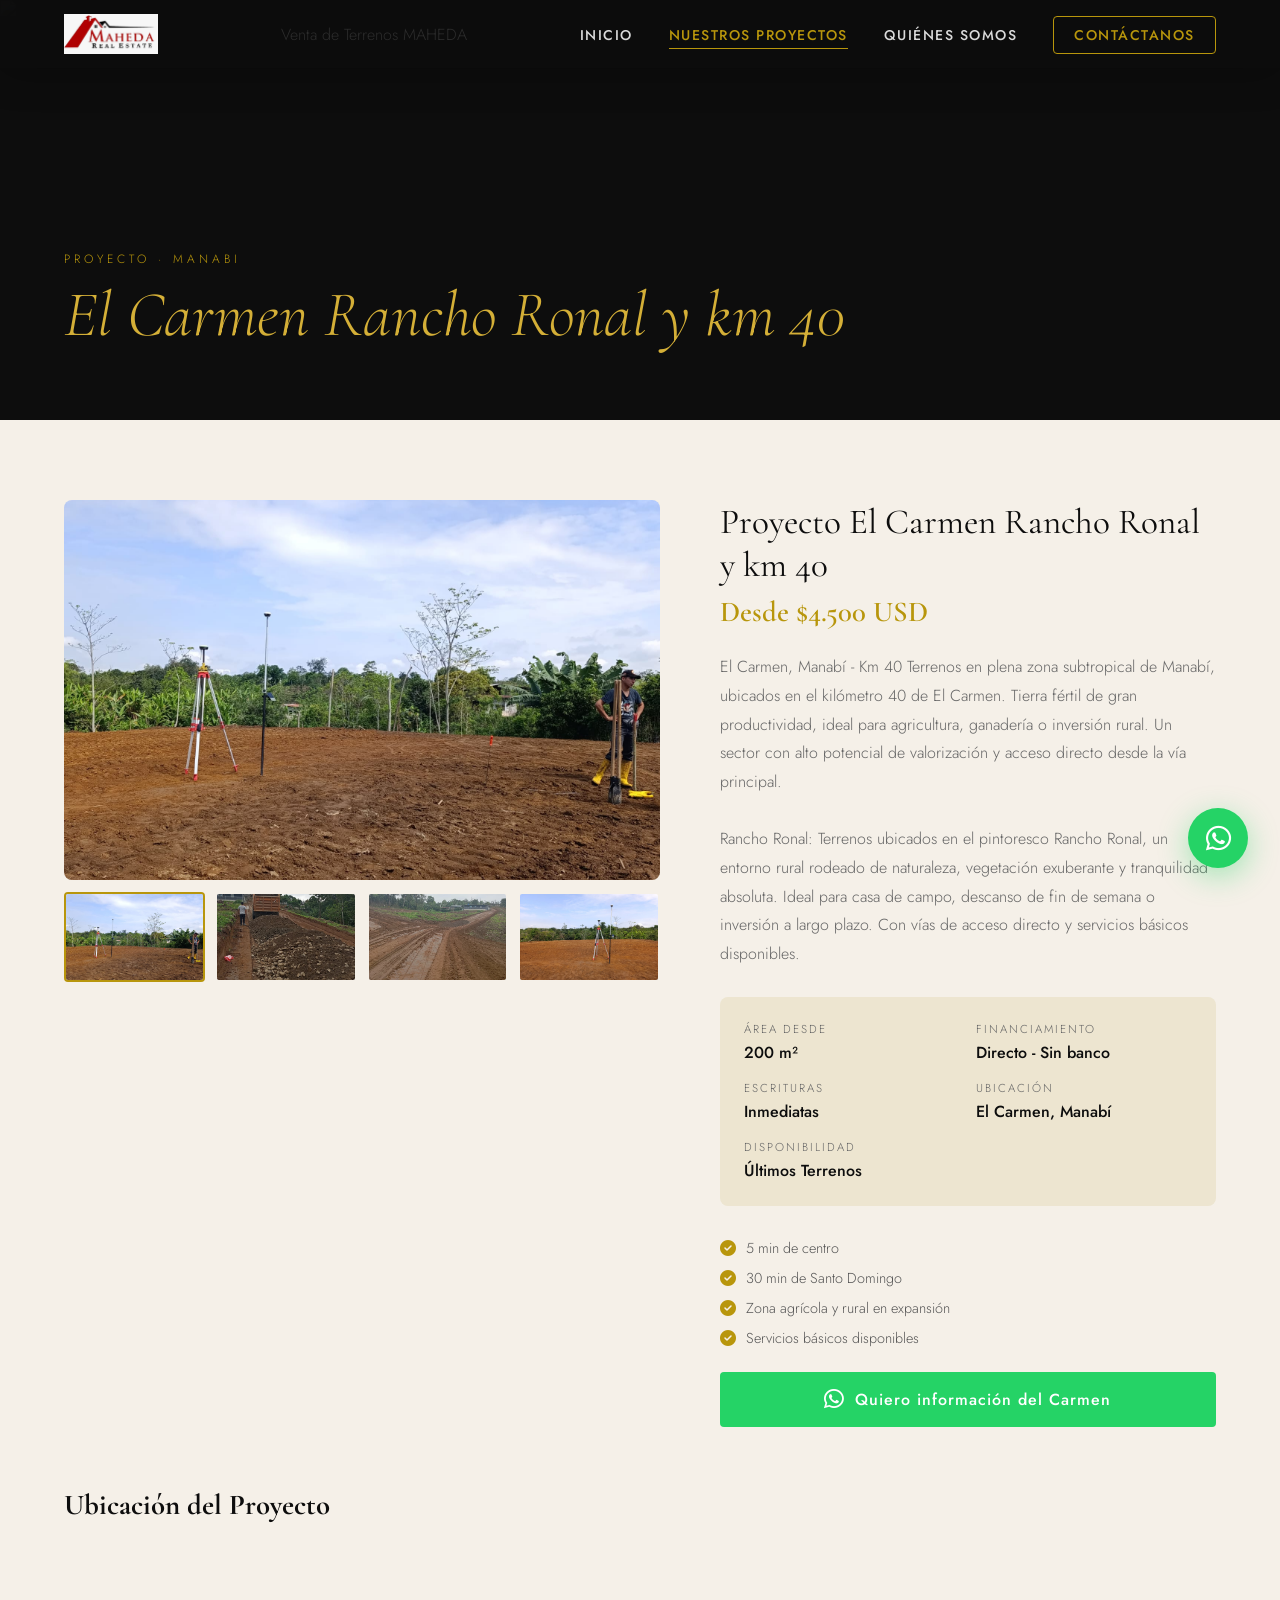
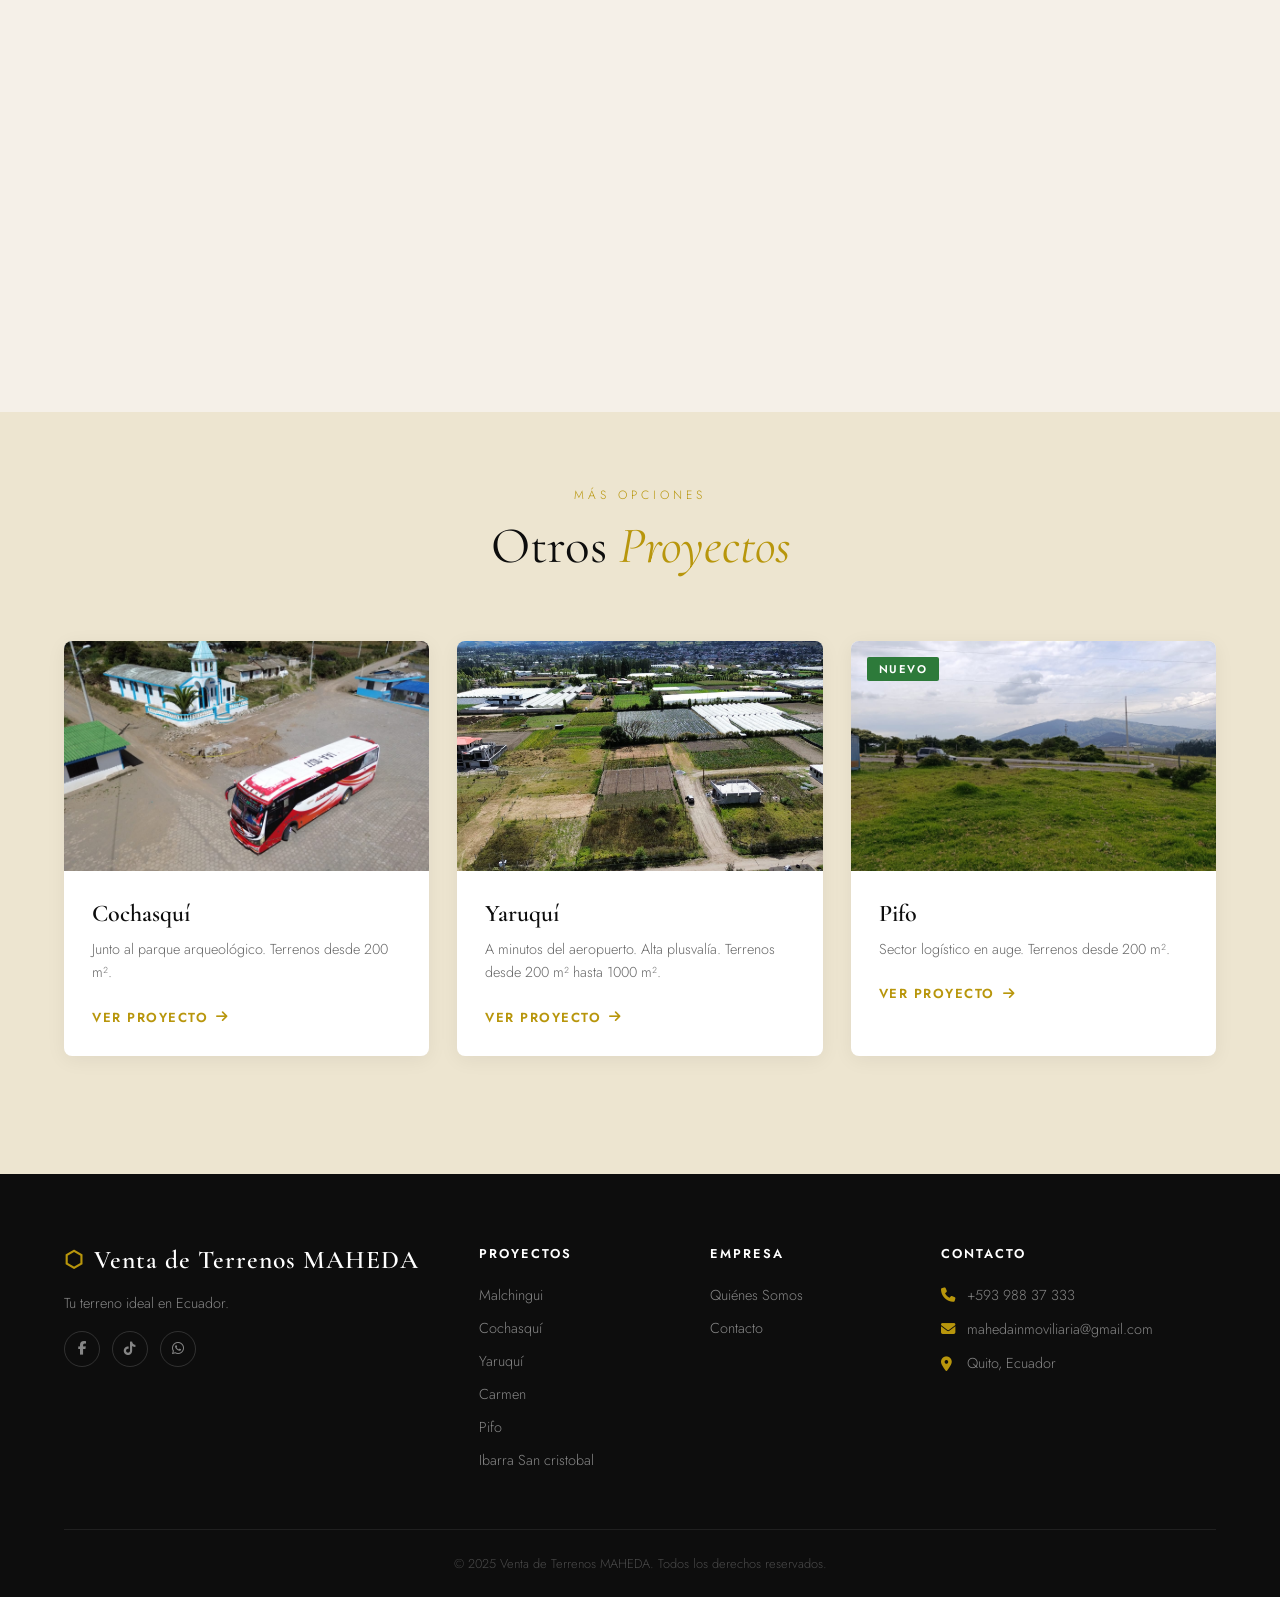
==== proyecto-Carmen.html @ ccbd86ca "first commit" ====
<!DOCTYPE html>
<html lang="es">
<head>
  <meta charset="UTF-8"/>
  <meta name="viewport" content="width=device-width, initial-scale=1.0"/>
  <meta name="description" content="Terrenos en El Carmen Rancho Ronal y km 40 - Venta de Terrenos MAHEDA.  a 5 min del centro del Carmen."/>
  <title>Proyecto El Carmen Rancho Ronal y km 40 |  Venta de Terrenos Quito</title>
  <link rel="icon" href="./img/logo.jpg" type="logo."/>
  <link rel="stylesheet" href="css/styles.css"/>
  <link href="https://fonts.googleapis.com/css2?family=Cormorant+Garamond:wght@300;400;600;700&family=Jost:wght@300;400;500;600&display=swap" rel="stylesheet"/>
  <link rel="stylesheet" href="https://cdnjs.cloudflare.com/ajax/libs/font-awesome/6.5.0/css/all.min.css"/>
</head>
<body>

  <nav class="navbar scrolled" id="navbar">
    <div class="nav-container">
      <img src="./img/logo.jpg" alt="Logo MAHEDA" class="logo-img" style="height: 40px; width: auto; margin-right: 10px;"/>
        <span>Venta de Terrenos MAHEDA</span>
      </a>
      <ul class="nav-menu" id="navMenu">
        <li><a href="index.html" class="nav-link">Inicio</a></li>
        <li><a href="proyectos.html" class="nav-link active">Nuestros Proyectos</a></li>
        <li><a href="quienes-somos.html" class="nav-link">Quiénes Somos</a></li>
        <li><a href="index.html#contacto" class="nav-link nav-cta">Contáctanos</a></li>
      </ul>
      <button class="hamburger" id="hamburger"><span></span><span></span><span></span></button>
    </div>
  </nav>

  <div class="page-hero">
    <img class="page-hero-bg" src="https://www.inmobiliarianucleo.com/blog/wp-content/uploads/2025/02/se-puede-vender-un-terreno-proindiviso-1.jpg" alt="El Carmen Rancho Ronal y km 40"/>
    <div class="container page-hero-content">
      <p class="page-hero-tag">Proyecto · Manabi</p>
      <h1 class="page-hero-title"><em>El Carmen Rancho Ronal y km 40  </em></h1>
    </div>
  </div>

  <section class="proyecto-detail">
    <div class="container">
      <div class="proyecto-detail-grid">
        <div>
          <div class="gallery-main">
            <img id="mainImg" src="./img/CR1.png" alt="El Carmen Rancho Ronal y km 40 foto principal"/>
          </div>
          <div class="gallery-thumbs">
            <img src="./img/CR1.png" class="active" onclick="changeImg(this,'./img/CR1.png')"/>
            <img src="./img/CR2.png" onclick="changeImg(this,'./img/CR2.png')"/>
            <img src="./img/CR3.png" onclick="changeImg(this,'./img/CR3.png')"/>
            <img src="./img/CR4.png" onclick="changeImg(this,'./img/CR4.png')"/>
          </div>
        </div>

        <div class="proyecto-info">
          <h2>Proyecto El Carmen Rancho Ronal y km 40</h2>
          <div class="proyecto-precio">Desde $4.500 USD</div>
          <p class="proyecto-desc">El Carmen, Manabí - Km 40
Terrenos en plena zona subtropical de Manabí, ubicados en el kilómetro 40 de El Carmen. Tierra fértil de gran productividad, ideal para agricultura, ganadería o inversión rural. Un sector con alto potencial de valorización y acceso directo desde la vía principal.</p>
          <p class="proyecto-desc">Rancho Ronal: Terrenos ubicados en el pintoresco Rancho Ronal, un entorno rural rodeado de naturaleza, vegetación exuberante y tranquilidad absoluta. Ideal para casa de campo, descanso de fin de semana o inversión a largo plazo. Con vías de acceso directo y servicios básicos disponibles.</p>
           <div class="proyecto-specs">
            <div class="spec-item"><span class="spec-label">Área desde</span><span class="spec-value">200 m²</span></div>
            <div class="spec-item"><span class="spec-label">Financiamiento</span><span class="spec-value">Directo - Sin banco</span></div>
            <div class="spec-item"><span class="spec-label">Escrituras</span><span class="spec-value">Inmediatas</span></div>
            <div class="spec-item"><span class="spec-label">Ubicación</span><span class="spec-value">El Carmen, Manabí</span></div>
            <div class="spec-item"><span class="spec-label">Disponibilidad</span><span class="spec-value">Últimos Terrenos</span></div>
          </div>
          <div class="check-list" style="margin-bottom:24px;">
            <li style="display:flex;gap:10px;align-items:center;margin-bottom:10px;font-size:.9rem;color:#555"><i class="fas fa-check-circle" style="color:var(--gold)"></i> 5 min de centro</li>
            <li style="display:flex;gap:10px;align-items:center;margin-bottom:10px;font-size:.9rem;color:#555"><i class="fas fa-check-circle" style="color:var(--gold)"></i> 30 min de Santo Domingo</li>
            <li style="display:flex;gap:10px;align-items:center;margin-bottom:10px;font-size:.9rem;color:#555"><i class="fas fa-check-circle" style="color:var(--gold)"></i> Zona agrícola y rural en expansión</li>
            <li style="display:flex;gap:10px;align-items:center;margin-bottom:10px;font-size:.9rem;color:#555"><i class="fas fa-check-circle" style="color:var(--gold)"></i> Servicios básicos disponibles</li>
          </div>
          <a href="https://wa.me/message/QXF6SSZLIWANG1" target="_blank" class="wa-btn-proyecto">
            <i class="fab fa-whatsapp" style="font-size:1.4rem"></i>
            Quiero información del Carmen
          </a>
        </div>
      </div>

      <div class="proyecto-map">
        <h3>Ubicación del Proyecto</h3>
        <iframe src="https://www.google.com/maps/embed?pb=!1m18!1m12!1m3!1d31913.52!2d-78.33!3d-0.17!2m3!1f0!2f0!3f0!3m2!1i1024!2i768!4f13.1!3m3!1m2!1s0x91d59e6b30f33dbf%3A0x1b3e0a2b67e2b05e!2sEl%20Carmen!5e0!3m2!1ses!2sec!4v1" allowfullscreen="" loading="lazy"></iframe>
      </div>
    </div>
  </section>

  <section class="proyectos-home" style="background:var(--cream2);padding:70px 0;">
    <div class="container">
      <div class="section-header">
        <p class="section-tag">Más opciones</p>
        <h2 class="section-title">Otros <em>Proyectos</em></h2>
      </div>
      <div class="cards-grid" style="grid-template-columns:repeat(3,1fr)">
        <a href="proyecto-cochasqui.html" class="project-card">
          <div class="card-img-wrap"><img src="./img/C1.png" alt="Cochasquí"/></div>
          <div class="card-body"><h3>Cochasquí</h3><p>Junto al parque arqueológico. Terrenos desde 200 m².</p><span class="card-link">Ver proyecto <i class="fas fa-arrow-right"></i></span></div>
        </a>
        <a href="proyecto-yaruqui.html" class="project-card">
          <div class="card-img-wrap"><img src="./img/Y1.png   " alt="Yaruquí"/></div>
          <div class="card-body"><h3>Yaruquí</h3><p>A minutos del aeropuerto. Alta plusvalía.  Terrenos desde 200 m² hasta 1000 m².</p><span class="card-link">Ver proyecto <i class="fas fa-arrow-right"></i></span></div>
        </a>
        <a href="proyecto-PifoBelem.html" class="project-card">
          <div class="card-img-wrap"><img src="./img/PB1.png" alt="Pifo Belem"/><span class="card-badge new">Nuevo</span></div>
          <div class="card-body"><h3>Pifo </h3><p>Sector logístico en auge. Terrenos desde 200 m².</p><span class="card-link">Ver proyecto <i class="fas fa-arrow-right"></i></span></div>
        </a>
      </div>
    </div>
  </section>

  <footer class="footer">
    <div class="container">
      <div class="footer-grid">
        <div>
          <div class="nav-logo footer-logo"><span class="logo-icon">⬡</span><span>Venta de Terrenos MAHEDA</span></div>
          <p>Tu terreno ideal en Ecuador.</p>
          <div class="social-links">
            <a href="https://www.facebook.com/share/184TUNWzhw/"><i class="fab fa-facebook-f"></i></a>
            <a href="https://www.tiktok.com/@asesoresinmobiliarios01?_r=1&_t=ZS-945YZOYn1Vt"><i class="fab fa-tiktok"></i></a>
            <a href="https://wa.me/message/QXF6SSZLIWANG1" target="_blank"><i class="fab fa-whatsapp"></i></a>
          </div>
        </div>
        <div><h4>Proyectos</h4><ul><li><a href="proyecto-malchingui.html">Malchingui</a></li><li><a href="proyecto-cochasqui.html">Cochasquí</a></li><li><a href="proyecto-yaruqui.html">Yaruquí</a></li><li><a href="proyecto-Carmen.html">Carmen</a></li><li><a href="proyecto-PifoBelem.html">Pifo</a></li><li><a href="proyecto-SanCristobal.html">Ibarra San cristobal</a></li></ul></div>
        <div><h4>Empresa</h4><ul><li><a href="quienes-somos.html">Quiénes Somos</a></li><li><a href="index.html#contacto">Contacto</a></li></ul></div>
        <div><h4>Contacto</h4><p><i class="fas fa-phone"></i> +593 988 37 333</p><p><i class="fas fa-envelope"></i> mahedainmoviliaria@gmail.com</p><p><i class="fas fa-map-marker-alt"></i> Quito, Ecuador</p></div>
      </div>
      <div class="footer-bottom"><p>&copy; 2025 Venta de Terrenos MAHEDA. Todos los derechos reservados.</p></div>
    </div>
  </footer>

  <a href="https://wa.me/message/QXF6SSZLIWANG1" target="_blank" class="whatsapp-float">
    <i class="fab fa-whatsapp"></i><span class="wa-tooltip">¡Escríbenos!</span>
  </a>

  <script>
    function changeImg(thumb, src) {
      document.getElementById('mainImg').src = src;
      document.querySelectorAll('.gallery-thumbs img').forEach(t => t.classList.remove('active'));
      thumb.classList.add('active');
    }
  </script>
  <script src="js/main.js"></script>
</body>
</html>
---- css/styles.css ----
/* =============================
   TierraViva Ecuador - Styles
   ============================= */

:root {
  --gold: #B8960C;
  --gold-light: #D4AF37;
  --dark: #0D0D0D;
  --dark2: #1A1A1A;
  --dark3: #252525;
  --cream: #F5F0E8;
  --cream2: #EDE5D0;
  --text: #2C2C2C;
  --text-light: #666;
  --white: #FFFFFF;
  --green-wa: #25D366;
  --radius: 4px;
  --shadow: 0 20px 60px rgba(0,0,0,0.12);
  --shadow-dark: 0 30px 80px rgba(0,0,0,0.35);
  --transition: all 0.4s cubic-bezier(0.25, 0.46, 0.45, 0.94);
}

*, *::before, *::after { box-sizing: border-box; margin: 0; padding: 0; }

html { scroll-behavior: smooth; }

body {
  font-family: 'Jost', sans-serif;
  font-weight: 300;
  color: var(--text);
  background: var(--cream);
  overflow-x: hidden;
}

img { max-width: 100%; display: block; }
a { text-decoration: none; color: inherit; }
ul { list-style: none; }

/* ---- CONTAINER ---- */
.container {
  max-width: 1200px;
  margin: 0 auto;
  padding: 0 24px;
}

/* ---- NAVBAR ---- */
.navbar {
  position: fixed;
  top: 0; left: 0; right: 0;
  z-index: 1000;
  padding: 20px 0;
  transition: var(--transition);
}
.navbar.scrolled {
  background: rgba(13,13,13,0.97);
  backdrop-filter: blur(20px);
  padding: 14px 0;
  box-shadow: 0 2px 40px rgba(0,0,0,0.3);
}
.nav-container {
  max-width: 1200px;
  margin: 0 auto;
  padding: 0 24px;
  display: flex;
  align-items: center;
  justify-content: space-between;
}
.nav-logo {
  display: flex;
  align-items: center;
  gap: 10px;
  font-family: 'Cormorant Garamond', serif;
  font-size: 1.6rem;
  font-weight: 600;
  color: var(--white);
  letter-spacing: 1px;
}
.logo-icon {
  color: var(--gold);
  font-size: 1.4rem;
}
.nav-menu {
  display: flex;
  align-items: center;
  gap: 36px;
}
.nav-link {
  color: rgba(255,255,255,0.85);
  font-size: 0.88rem;
  font-weight: 500;
  letter-spacing: 1.5px;
  text-transform: uppercase;
  position: relative;
  transition: var(--transition);
}
.nav-link::after {
  content: '';
  position: absolute;
  bottom: -4px; left: 0;
  width: 0; height: 1px;
  background: var(--gold);
  transition: var(--transition);
}
.nav-link:hover, .nav-link.active { color: var(--gold); }
.nav-link:hover::after, .nav-link.active::after { width: 100%; }
.nav-cta {
  border: 1px solid var(--gold);
  padding: 8px 20px;
  color: var(--gold) !important;
  border-radius: var(--radius);
}
.nav-cta:hover { background: var(--gold); color: var(--dark) !important; }
.nav-cta::after { display: none; }
.hamburger {
  display: none;
  flex-direction: column;
  gap: 5px;
  background: none;
  border: none;
  cursor: pointer;
}
.hamburger span {
  display: block;
  width: 26px; height: 2px;
  background: var(--white);
  transition: var(--transition);
}

/* ---- HERO ---- */
.hero {
  position: relative;
  height: 100vh;
  min-height: 650px;
  display: flex;
  align-items: center;
  overflow: hidden;
}
.hero-video {
  position: absolute;
  inset: 0;
  width: 100%; height: 100%;
  object-fit: cover;
  z-index: 0;
}
.hero-overlay {
  position: absolute;
  inset: 0;
  background: linear-gradient(135deg, rgba(0,0,0,0.78) 0%, rgba(13,13,13,0.5) 100%);
  z-index: 1;
}
.hero-content {
  position: relative;
  z-index: 2;
  padding: 0 24px;
  max-width: 1200px;
  margin: 0 auto;
  width: 100%;
}
.hero-tag {
  color: var(--gold);
  font-size: 0.8rem;
  letter-spacing: 4px;
  text-transform: uppercase;
  margin-bottom: 20px;
  animation: fadeUp 0.8s ease 0.2s both;
}
.hero-title {
  font-family: 'Cormorant Garamond', serif;
  font-size: clamp(3.5rem, 8vw, 7rem);
  font-weight: 300;
  color: var(--white);
  line-height: 1.05;
  margin-bottom: 24px;
  animation: fadeUp 0.8s ease 0.4s both;
}
.hero-title em {
  font-style: italic;
  color: var(--gold-light);
}
.hero-subtitle {
  font-size: 1.05rem;
  color: rgba(255,255,255,0.75);
  max-width: 500px;
  line-height: 1.7;
  margin-bottom: 40px;
  animation: fadeUp 0.8s ease 0.6s both;
}
.hero-buttons {
  display: flex;
  gap: 16px;
  flex-wrap: wrap;
  animation: fadeUp 0.8s ease 0.8s both;
}
.hero-scroll {
  position: absolute;
  bottom: 40px;
  left: 50%;
  transform: translateX(-50%);
  z-index: 2;
  display: flex;
  flex-direction: column;
  align-items: center;
  gap: 10px;
  color: rgba(255,255,255,0.5);
  font-size: 0.7rem;
  letter-spacing: 3px;
  text-transform: uppercase;
}
.scroll-line {
  width: 1px;
  height: 50px;
  background: linear-gradient(to bottom, rgba(255,255,255,0.5), transparent);
  animation: scrollPulse 1.5s ease-in-out infinite;
}

/* ---- BUTTONS ---- */
.btn {
  display: inline-flex;
  align-items: center;
  gap: 8px;
  padding: 14px 32px;
  font-family: 'Jost', sans-serif;
  font-size: 0.85rem;
  font-weight: 500;
  letter-spacing: 1.5px;
  text-transform: uppercase;
  border-radius: var(--radius);
  cursor: pointer;
  border: none;
  transition: var(--transition);
}
.btn-primary {
  background: var(--gold);
  color: var(--dark);
}
.btn-primary:hover {
  background: var(--gold-light);
  transform: translateY(-2px);
  box-shadow: 0 8px 30px rgba(184,150,12,0.4);
}
.btn-outline {
  background: transparent;
  color: var(--white);
  border: 1px solid rgba(255,255,255,0.5);
}
.btn-outline:hover {
  border-color: var(--gold);
  color: var(--gold);
  transform: translateY(-2px);
}
.btn-secondary {
  background: transparent;
  color: var(--dark);
  border: 1px solid var(--dark);
}
.btn-secondary:hover {
  background: var(--dark);
  color: var(--white);
  transform: translateY(-2px);
}
.full-w { width: 100%; justify-content: center; }

/* ---- STATS ---- */
.stats {
  background: var(--dark);
  padding: 60px 0;
}
.stats-grid {
  display: grid;
  grid-template-columns: repeat(4, 1fr);
  gap: 2px;
}
.stat-item {
  display: flex;
  flex-direction: column;
  align-items: center;
  gap: 8px;
  padding: 30px 20px;
  border-right: 1px solid rgba(255,255,255,0.08);
}
.stat-item:last-child { border: none; }
.stat-num {
  font-family: 'Cormorant Garamond', serif;
  font-size: 3rem;
  font-weight: 600;
  color: var(--gold);
  line-height: 1;
}
.stat-label {
  font-size: 0.78rem;
  letter-spacing: 2px;
  text-transform: uppercase;
  color: rgba(255,255,255,0.5);
}

/* ---- SECTION HEADER ---- */
.section-header {
  text-align: center;
  margin-bottom: 64px;
}
.section-tag {
  display: inline-block;
  color: var(--gold);
  font-size: 0.75rem;
  letter-spacing: 4px;
  text-transform: uppercase;
  margin-bottom: 12px;
}
.section-title {
  font-family: 'Cormorant Garamond', serif;
  font-size: clamp(2rem, 4vw, 3.2rem);
  font-weight: 400;
  color: var(--dark);
  line-height: 1.2;
  margin-bottom: 16px;
}
.section-title em {
  font-style: italic;
  color: var(--gold);
}
.section-desc {
  color: var(--text-light);
  font-size: 1rem;
  max-width: 520px;
  margin: 0 auto;
  line-height: 1.7;
}
.section-header.light .section-title { color: var(--white); }
.section-header.light .section-desc { color: rgba(255,255,255,0.6); }

/* ---- PROYECTOS HOME ---- */
.proyectos-home {
  padding: 100px 0;
  background: var(--cream);
}
.cards-grid {
  display: grid;
  grid-template-columns: repeat(3, 1fr);
  gap: 28px;
  margin-bottom: 48px;
}
.project-card {
  background: var(--white);
  border-radius: 8px;
  overflow: hidden;
  transition: var(--transition);
  box-shadow: 0 4px 20px rgba(0,0,0,0.06);
  display: block;
}
.project-card:hover {
  transform: translateY(-8px);
  box-shadow: var(--shadow);
}
.card-img-wrap {
  position: relative;
  overflow: hidden;
  height: 230px;
}
.card-img-wrap img {
  width: 100%; height: 100%;
  object-fit: cover;
  transition: transform 0.6s ease;
}
.project-card:hover .card-img-wrap img { transform: scale(1.06); }
.card-badge {
  position: absolute;
  top: 16px; left: 16px;
  background: var(--gold);
  color: var(--dark);
  font-size: 0.7rem;
  font-weight: 600;
  letter-spacing: 1.5px;
  text-transform: uppercase;
  padding: 4px 12px;
  border-radius: 2px;
}
.card-badge.new { background: #2D7A3A; color: var(--white); }
.card-body {
  padding: 28px;
}
.card-body h3 {
  font-family: 'Cormorant Garamond', serif;
  font-size: 1.5rem;
  font-weight: 600;
  margin-bottom: 10px;
  color: var(--dark);
}
.card-body p {
  font-size: 0.9rem;
  color: var(--text-light);
  line-height: 1.6;
  margin-bottom: 20px;
}
.card-link {
  display: inline-flex;
  align-items: center;
  gap: 8px;
  color: var(--gold);
  font-size: 0.82rem;
  font-weight: 600;
  letter-spacing: 1.5px;
  text-transform: uppercase;
  transition: var(--transition);
}
.project-card:hover .card-link { gap: 14px; }
.center-btn { text-align: center; }

/* ---- VIDEO SECTION ---- */
.video-section {
  background: var(--dark);
  padding: 100px 0;
}
.video-grid {
  display: grid;
  grid-template-columns: 1fr 1fr;
  gap: 60px;
  align-items: center;
}
.video-wrap {
  border-radius: 8px;
  overflow: hidden;
  height: 340px;
  box-shadow: var(--shadow-dark);
}
.video-wrap iframe {
  width: 100%; height: 100%;
}
.video-text h3 {
  font-family: 'Cormorant Garamond', serif;
  font-size: 1.8rem;
  color: var(--white);
  margin-bottom: 24px;
  font-weight: 400;
}
.check-list {
  margin-bottom: 32px;
}
.check-list li {
  display: flex;
  align-items: center;
  gap: 12px;
  color: rgba(255,255,255,0.75);
  font-size: 0.95rem;
  margin-bottom: 14px;
}
.check-list li i { color: var(--gold); font-size: 1rem; }

/* ---- NOSOTROS HOME ---- */
.nosotros-home {
  padding: 100px 0;
  background: var(--cream2);
}
.nosotros-grid {
  display: grid;
  grid-template-columns: 1fr 1fr;
  gap: 80px;
  align-items: center;
}
.nosotros-img-wrap {
  position: relative;
}
.nosotros-img-wrap img {
  border-radius: 8px;
  width: 100%;
  height: 480px;
  object-fit: cover;
  box-shadow: var(--shadow);
}
.nosotros-badge {
  position: absolute;
  bottom: -24px;
  right: -24px;
  background: var(--gold);
  color: var(--dark);
  width: 110px; height: 110px;
  border-radius: 50%;
  display: flex;
  flex-direction: column;
  align-items: center;
  justify-content: center;
  text-align: center;
  box-shadow: var(--shadow);
}
.badge-num {
  font-family: 'Cormorant Garamond', serif;
  font-size: 2.2rem;
  font-weight: 700;
  line-height: 1;
}
.badge-text {
  font-size: 0.6rem;
  letter-spacing: 1px;
  text-transform: uppercase;
  font-weight: 600;
  line-height: 1.4;
}
.nosotros-text .section-tag { text-align: left; }
.nosotros-text h2 {
  font-family: 'Cormorant Garamond', serif;
  font-size: clamp(1.8rem, 3vw, 2.6rem);
  font-weight: 400;
  margin-bottom: 24px;
  line-height: 1.2;
}
.nosotros-text h2 em { font-style: italic; color: var(--gold); }
.nosotros-text p {
  color: var(--text-light);
  line-height: 1.8;
  margin-bottom: 20px;
}

/* ---- CONTACTO ---- */
.contacto-section {
  padding: 100px 0;
  background: var(--cream);
}
.contact-form {
  max-width: 680px;
  margin: 0 auto;
  display: flex;
  flex-direction: column;
  gap: 16px;
}
.form-row {
  display: grid;
  grid-template-columns: 1fr 1fr;
  gap: 16px;
}
.contact-form input,
.contact-form select,
.contact-form textarea {
  width: 100%;
  padding: 16px 20px;
  border: 1px solid rgba(0,0,0,0.12);
  border-radius: var(--radius);
  font-family: 'Jost', sans-serif;
  font-size: 0.95rem;
  background: var(--white);
  color: var(--text);
  transition: var(--transition);
  outline: none;
}
.contact-form input:focus,
.contact-form select:focus,
.contact-form textarea:focus {
  border-color: var(--gold);
  box-shadow: 0 0 0 3px rgba(184,150,12,0.15);
}
.contact-form textarea { resize: vertical; }

/* ---- FOOTER ---- */
.footer {
  background: var(--dark);
  padding: 70px 0 0;
}
.footer-grid {
  display: grid;
  grid-template-columns: 2fr 1fr 1fr 1.5fr;
  gap: 48px;
  padding-bottom: 48px;
  border-bottom: 1px solid rgba(255,255,255,0.08);
}
.footer-logo { margin-bottom: 16px; }
.footer-grid > div > p {
  color: rgba(255,255,255,0.5);
  font-size: 0.9rem;
  line-height: 1.7;
  margin-bottom: 12px;
}
.footer-grid h4 {
  color: var(--white);
  font-size: 0.8rem;
  letter-spacing: 2px;
  text-transform: uppercase;
  margin-bottom: 20px;
  font-weight: 600;
}
.footer-grid ul li {
  margin-bottom: 10px;
}
.footer-grid ul li a {
  color: rgba(255,255,255,0.5);
  font-size: 0.9rem;
  transition: var(--transition);
}
.footer-grid ul li a:hover { color: var(--gold); }
.footer-grid > div:last-child p {
  display: flex;
  align-items: center;
  gap: 10px;
  color: rgba(255,255,255,0.5);
  font-size: 0.9rem;
  margin-bottom: 10px;
}
.footer-grid > div:last-child p i { color: var(--gold); width: 16px; }
.social-links {
  display: flex;
  gap: 12px;
  margin-top: 16px;
}
.social-links a {
  width: 36px; height: 36px;
  border: 1px solid rgba(255,255,255,0.15);
  border-radius: 50%;
  display: flex;
  align-items: center;
  justify-content: center;
  color: rgba(255,255,255,0.5);
  font-size: 0.85rem;
  transition: var(--transition);
}
.social-links a:hover {
  border-color: var(--gold);
  color: var(--gold);
  transform: translateY(-2px);
}
.footer-bottom {
  text-align: center;
  padding: 24px 0;
  color: rgba(255,255,255,0.25);
  font-size: 0.8rem;
}

/* ---- WHATSAPP FLOTANTE ---- */
.whatsapp-float {
  position: fixed;
  bottom: 32px;
  right: 32px;
  z-index: 999;
  width: 60px; height: 60px;
  background: var(--green-wa);
  border-radius: 50%;
  display: flex;
  align-items: center;
  justify-content: center;
  color: var(--white);
  font-size: 1.8rem;
  box-shadow: 0 8px 30px rgba(37,211,102,0.4);
  transition: var(--transition);
  animation: waPulse 2s ease-in-out infinite;
}
.whatsapp-float:hover {
  transform: scale(1.1);
  box-shadow: 0 12px 40px rgba(37,211,102,0.6);
}
.wa-tooltip {
  position: absolute;
  right: 70px;
  background: var(--dark);
  color: var(--white);
  padding: 6px 14px;
  border-radius: 4px;
  font-size: 0.82rem;
  white-space: nowrap;
  opacity: 0;
  pointer-events: none;
  transition: var(--transition);
}
.whatsapp-float:hover .wa-tooltip { opacity: 1; }

/* ---- PAGE HERO (páginas internas) ---- */
.page-hero {
  min-height: 420px;
  background: var(--dark);
  display: flex;
  align-items: flex-end;
  padding-bottom: 70px;
  padding-top: 120px;
  position: relative;
  overflow: hidden;
}
.page-hero-bg {
  position: absolute;
  inset: 0;
  width: 100%; height: 100%;
  object-fit: cover;
  opacity: 0.35;
}
.page-hero-content {
  position: relative;
  z-index: 1;
  width: 100%;
}
.page-hero-tag {
  color: var(--gold);
  font-size: 0.75rem;
  letter-spacing: 4px;
  text-transform: uppercase;
  margin-bottom: 12px;
}
.page-hero-title {
  font-family: 'Cormorant Garamond', serif;
  font-size: clamp(2.5rem, 5vw, 4.5rem);
  font-weight: 300;
  color: var(--white);
  line-height: 1.1;
}
.page-hero-title em { font-style: italic; color: var(--gold-light); }

/* ---- PROYECTO DETAIL ---- */
.proyecto-detail {
  padding: 80px 0;
  background: var(--cream);
}
.proyecto-detail-grid {
  display: grid;
  grid-template-columns: 1.2fr 1fr;
  gap: 60px;
  align-items: start;
  margin-bottom: 60px;
}
.gallery-main {
  border-radius: 8px;
  overflow: hidden;
  height: 380px;
  margin-bottom: 12px;
}
.gallery-main img {
  width: 100%; height: 100%;
  object-fit: cover;
  cursor: pointer;
  transition: transform 0.4s;
}
.gallery-main img:hover { transform: scale(1.02); }
.gallery-thumbs {
  display: grid;
  grid-template-columns: repeat(4, 1fr);
  gap: 10px;
}
.gallery-thumbs img {
  width: 100%;
  height: 90px;
  object-fit: cover;
  border-radius: 4px;
  cursor: pointer;
  border: 2px solid transparent;
  transition: var(--transition);
}
.gallery-thumbs img:hover,
.gallery-thumbs img.active { border-color: var(--gold); }
.proyecto-info h2 {
  font-family: 'Cormorant Garamond', serif;
  font-size: 2.2rem;
  font-weight: 400;
  color: var(--dark);
  margin-bottom: 8px;
}
.proyecto-precio {
  font-family: 'Cormorant Garamond', serif;
  font-size: 1.8rem;
  color: var(--gold);
  font-weight: 600;
  margin-bottom: 24px;
}
.proyecto-desc {
  color: var(--text-light);
  line-height: 1.8;
  margin-bottom: 28px;
}
.proyecto-specs {
  display: grid;
  grid-template-columns: 1fr 1fr;
  gap: 16px;
  margin-bottom: 32px;
  background: var(--cream2);
  padding: 24px;
  border-radius: 8px;
}
.spec-item {
  display: flex;
  flex-direction: column;
  gap: 4px;
}
.spec-label {
  font-size: 0.72rem;
  letter-spacing: 2px;
  text-transform: uppercase;
  color: var(--text-light);
}
.spec-value {
  font-size: 1rem;
  font-weight: 500;
  color: var(--dark);
}
.wa-btn-proyecto {
  width: 100%;
  justify-content: center;
  font-size: 1rem;
  padding: 16px;
  background: var(--green-wa);
  color: var(--white);
  border-radius: var(--radius);
  font-family: 'Jost', sans-serif;
  font-weight: 500;
  letter-spacing: 1px;
  display: flex;
  align-items: center;
  gap: 10px;
  transition: var(--transition);
  margin-top: 8px;
}
.wa-btn-proyecto:hover {
  background: #1da851;
  transform: translateY(-2px);
  box-shadow: 0 8px 30px rgba(37,211,102,0.35);
}
.proyecto-map {
  margin-top: 60px;
}
.proyecto-map h3 {
  font-family: 'Cormorant Garamond', serif;
  font-size: 1.8rem;
  margin-bottom: 24px;
  color: var(--dark);
}
.proyecto-map iframe {
  width: 100%;
  height: 380px;
  border-radius: 8px;
  border: none;
}

/* ---- PROYECTOS GRID (proyectos.html) ---- */
.proyectos-page {
  padding: 80px 0;
  background: var(--cream);
}

/* ---- QUIÉNES SOMOS ---- */
.nosotros-page {
  padding: 80px 0;
  background: var(--cream);
}
.equipo-grid {
  display: grid;
  grid-template-columns: repeat(3, 1fr);
  gap: 32px;
  margin-top: 60px;
}
.team-card {
  background: var(--white);
  border-radius: 8px;
  overflow: hidden;
  text-align: center;
  box-shadow: 0 4px 20px rgba(0,0,0,0.06);
  transition: var(--transition);
}
.team-card:hover { transform: translateY(-6px); box-shadow: var(--shadow); }
.team-card img {
  width: 100%;
  height: 260px;
  object-fit: cover;
}
.team-card-body { padding: 24px; }
.team-card-body h3 {
  font-family: 'Cormorant Garamond', serif;
  font-size: 1.3rem;
  margin-bottom: 4px;
  color: var(--dark);
}
.team-card-body .role {
  color: var(--gold);
  font-size: 0.8rem;
  letter-spacing: 1.5px;
  text-transform: uppercase;
  margin-bottom: 12px;
}
.team-card-body p {
  font-size: 0.88rem;
  color: var(--text-light);
  line-height: 1.6;
}
.valores-grid {
  display: grid;
  grid-template-columns: repeat(3, 1fr);
  gap: 28px;
  margin-top: 48px;
}
.valor-item {
  text-align: center;
  padding: 40px 30px;
  background: var(--white);
  border-radius: 8px;
  box-shadow: 0 4px 20px rgba(0,0,0,0.05);
  transition: var(--transition);
}
.valor-item:hover { transform: translateY(-4px); box-shadow: var(--shadow); }
.valor-icon {
  font-size: 2rem;
  color: var(--gold);
  margin-bottom: 16px;
}
.valor-item h3 {
  font-family: 'Cormorant Garamond', serif;
  font-size: 1.3rem;
  margin-bottom: 10px;
  color: var(--dark);
}
.valor-item p {
  font-size: 0.9rem;
  color: var(--text-light);
  line-height: 1.6;
}

/* ---- ANIMATIONS ---- */
@keyframes fadeUp {
  from { opacity: 0; transform: translateY(30px); }
  to { opacity: 1; transform: translateY(0); }
}
@keyframes scrollPulse {
  0%, 100% { opacity: 1; transform: scaleY(1); }
  50% { opacity: 0.4; transform: scaleY(0.7); }
}
@keyframes waPulse {
  0%, 100% { box-shadow: 0 8px 30px rgba(37,211,102,0.4); }
  50% { box-shadow: 0 8px 50px rgba(37,211,102,0.7); }
}

/* ---- RESPONSIVE ---- */
@media (max-width: 1024px) {
  .cards-grid { grid-template-columns: repeat(2, 1fr); }
  .footer-grid { grid-template-columns: 1fr 1fr; }
  .video-grid { grid-template-columns: 1fr; }
  .video-wrap { height: 280px; }
  .nosotros-grid { grid-template-columns: 1fr; }
  .nosotros-img-wrap img { height: 350px; }
  .proyecto-detail-grid { grid-template-columns: 1fr; }
  .equipo-grid { grid-template-columns: repeat(2, 1fr); }
  .valores-grid { grid-template-columns: repeat(2, 1fr); }
}
@media (max-width: 768px) {
  .nav-menu {
    position: fixed;
    top: 0; right: -100%;
    width: 80%;
    max-width: 320px;
    height: 100vh;
    background: var(--dark);
    flex-direction: column;
    justify-content: center;
    gap: 32px;
    transition: right 0.4s ease;
    padding: 40px;
  }
  .nav-menu.open { right: 0; }
  .hamburger { display: flex; z-index: 1001; }
  .stats-grid { grid-template-columns: repeat(2, 1fr); }
  .cards-grid { grid-template-columns: 1fr; }
  .form-row { grid-template-columns: 1fr; }
  .footer-grid { grid-template-columns: 1fr; }
  .equipo-grid { grid-template-columns: 1fr; }
  .valores-grid { grid-template-columns: 1fr; }
  .gallery-thumbs { grid-template-columns: repeat(3, 1fr); }
  .proyecto-specs { grid-template-columns: 1fr; }
  .nosotros-badge { width: 90px; height: 90px; right: -10px; }
}
@media (max-width: 480px) {
  .stats-grid { grid-template-columns: 1fr 1fr; }
  .hero-buttons { flex-direction: column; }
  .hero-buttons .btn { width: 100%; justify-content: center; }
}
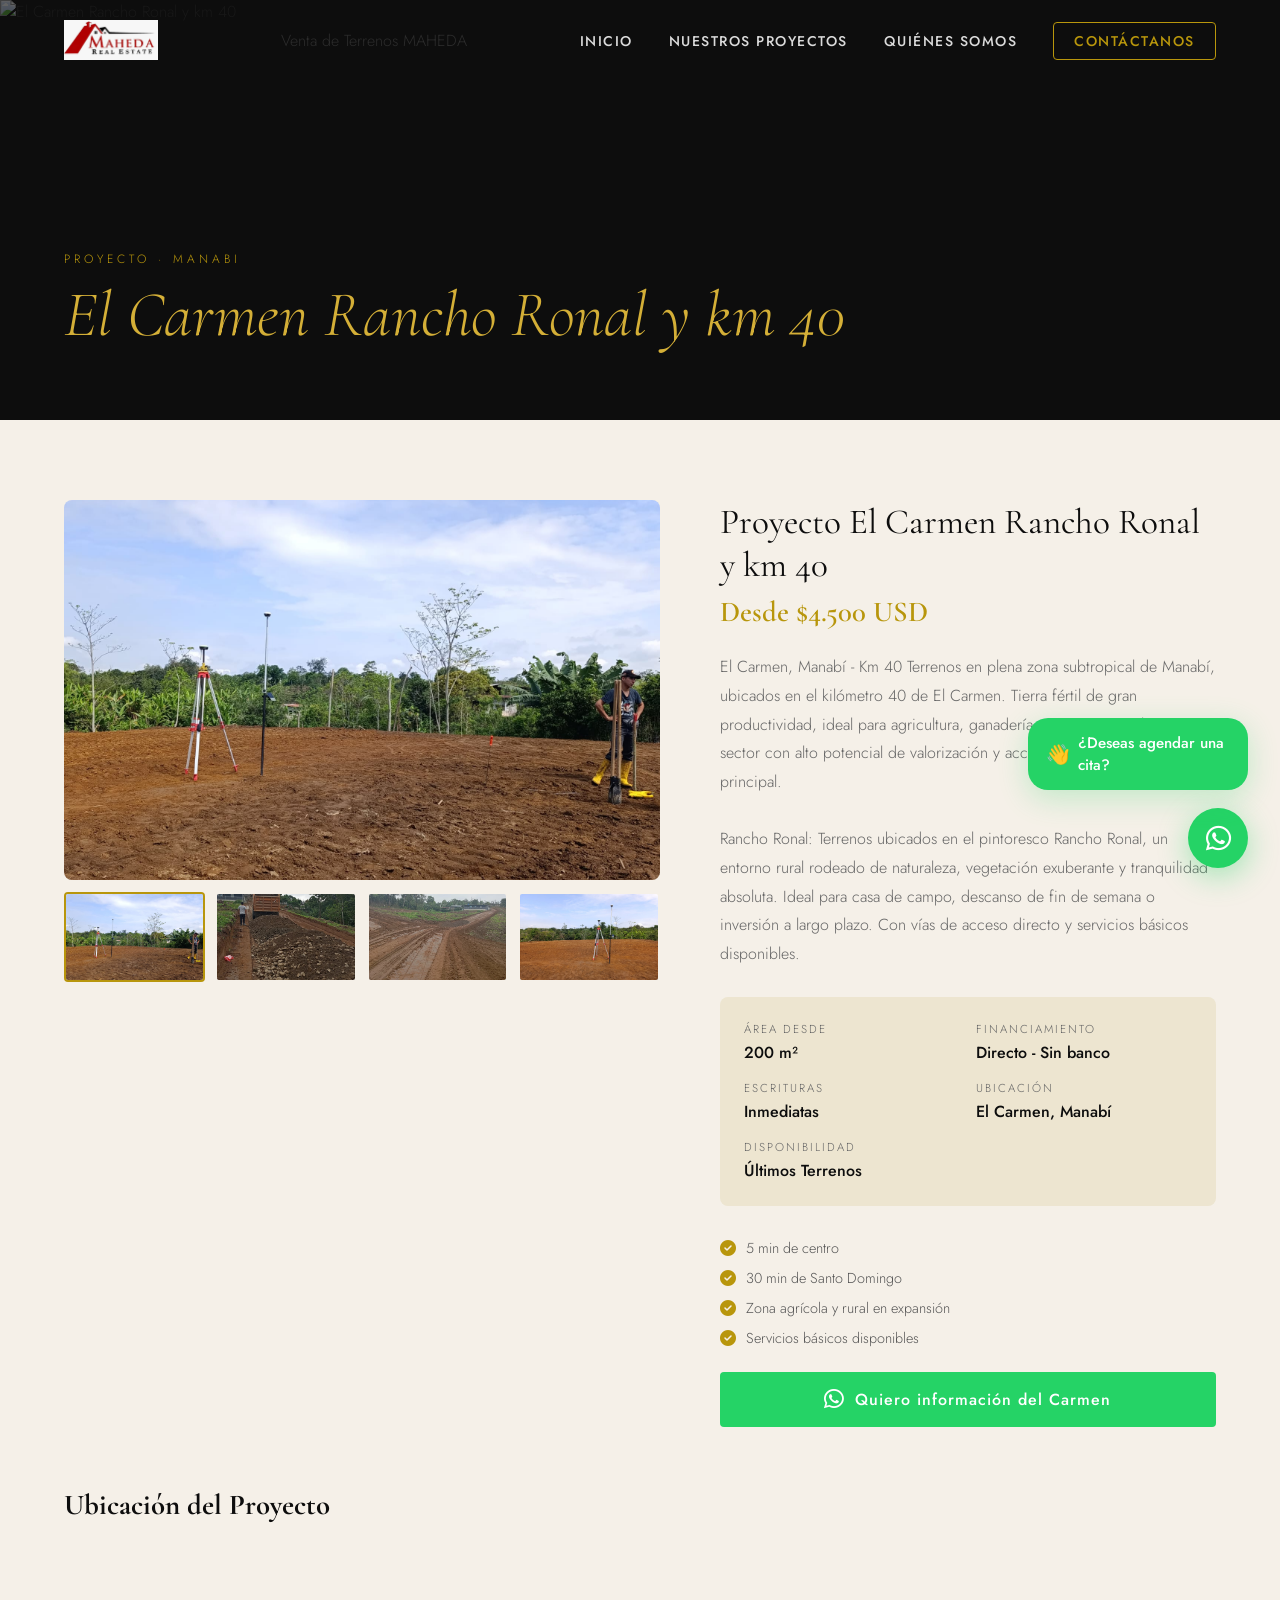
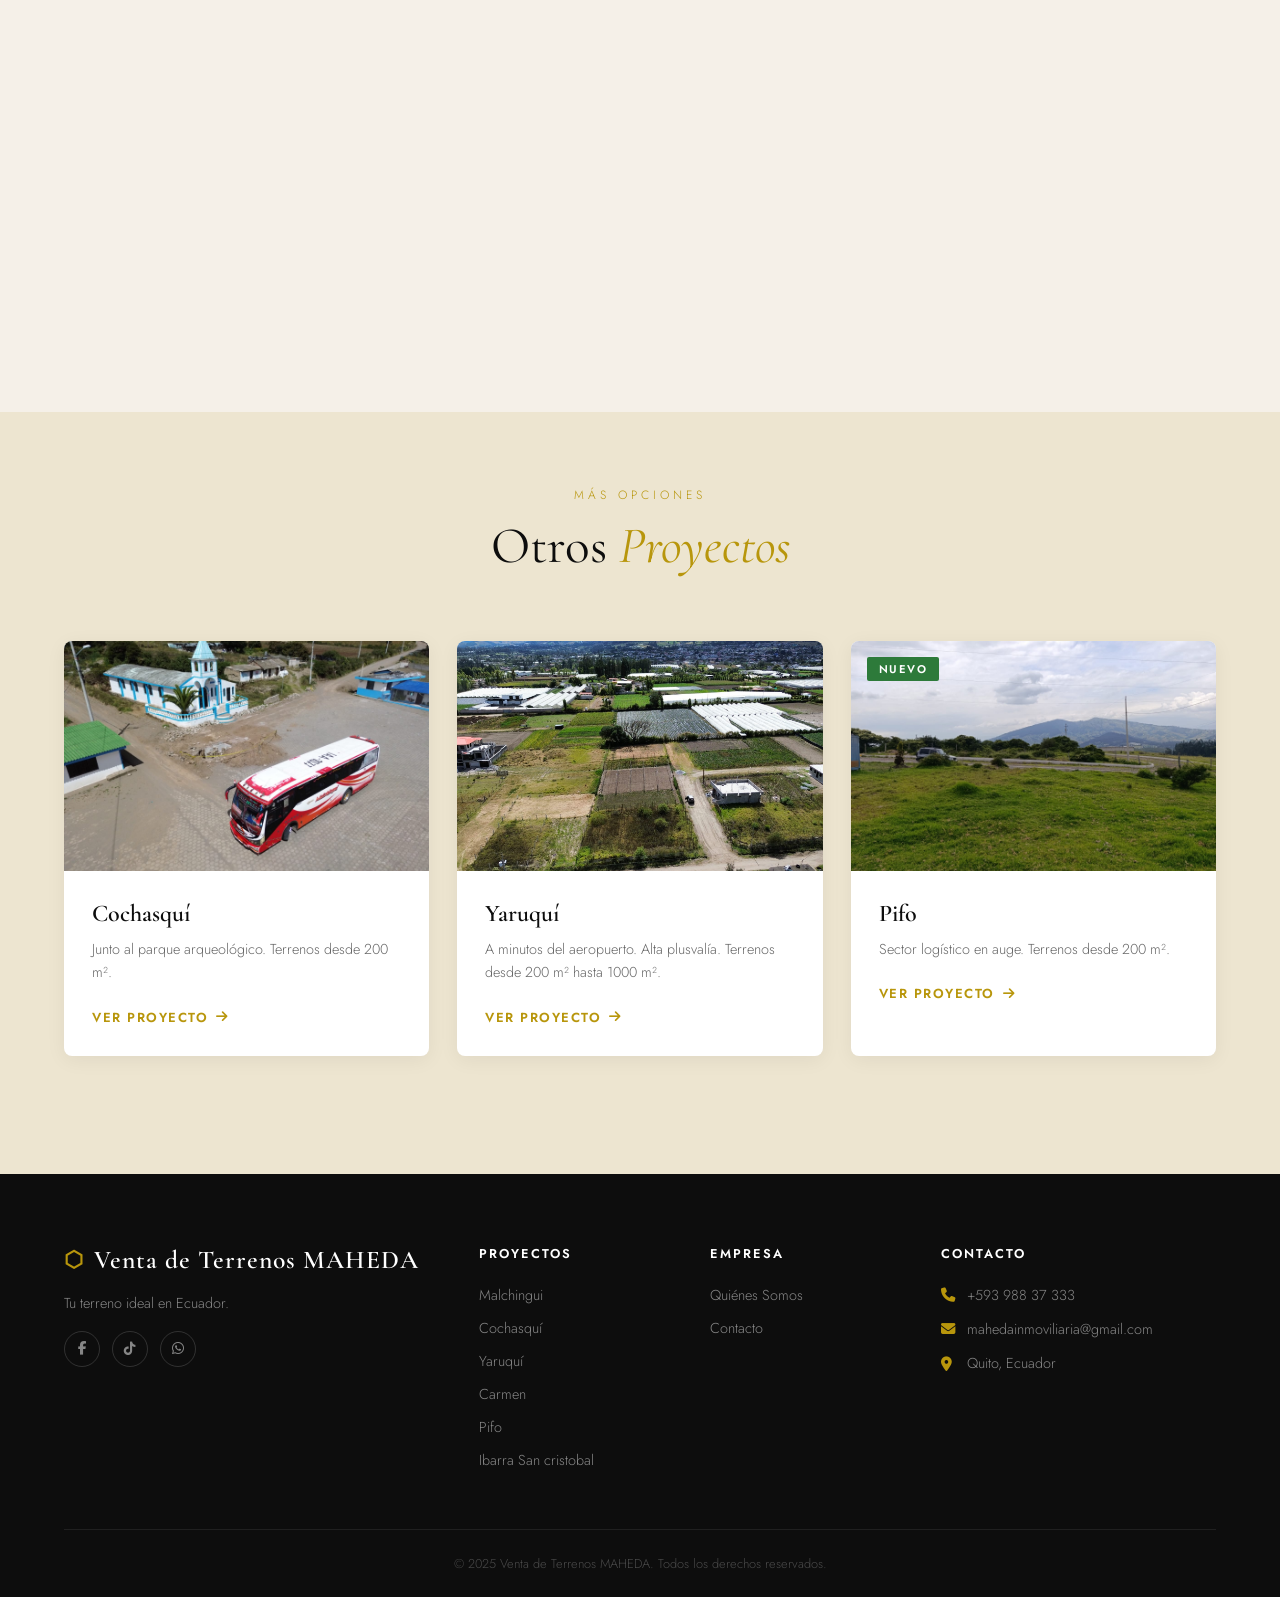
==== commit 57ad8574: "Actualización de mi página" ====
--- a/proyecto-Carmen.html
+++ b/proyecto-Carmen.html
@@ -89,7 +89,7 @@
         <p class="section-tag">Más opciones</p>
         <h2 class="section-title">Otros <em>Proyectos</em></h2>
       </div>
-      <div class="cards-grid" style="grid-template-columns:repeat(3,1fr)">
+      <div class="cards-grid">
         <a href="proyecto-cochasqui.html" class="project-card">
           <div class="card-img-wrap"><img src="./img/C1.png" alt="Cochasquí"/></div>
           <div class="card-body"><h3>Cochasquí</h3><p>Junto al parque arqueológico. Terrenos desde 200 m².</p><span class="card-link">Ver proyecto <i class="fas fa-arrow-right"></i></span></div>
@@ -127,8 +127,9 @@
   </footer>
 
   <a href="https://wa.me/message/QXF6SSZLIWANG1" target="_blank" class="whatsapp-float">
-    <i class="fab fa-whatsapp"></i><span class="wa-tooltip">¡Escríbenos!</span>
+    <i class="fab fa-whatsapp"></i><span class="wa-tooltip">¿Deseas agendar una cita?</span>
   </a>
+  <div class="wa-notification">¿Deseas agendar una cita?</div>
 
   <script>
     function changeImg(thumb, src) {
--- a/css/styles.css
+++ b/css/styles.css
@@ -641,7 +641,7 @@
 }
 .whatsapp-float:hover {
   transform: scale(1.1);
-  box-shadow: 0 12px 40px rgba(37,211,102,0.6);
+  box-shadow: 0 12px 40px rgba(37, 211, 101, 0.151);
 }
 .wa-tooltip {
   position: absolute;
@@ -657,6 +657,40 @@
   transition: var(--transition);
 }
 .whatsapp-float:hover .wa-tooltip { opacity: 1; }
+
+/* ---- NOTIFICACIÓN FLOTANTE ---- */
+.wa-notification {
+  position: fixed;
+  bottom: 110px;
+  right: 32px;
+  z-index: 1000;
+  background: var(--green-wa);
+  color: var(--white);
+  padding: 14px 18px;
+  border-radius: 20px;
+  font-size: 0.95rem;
+  font-weight: 500;
+  max-width: 220px;
+  box-shadow: 0 8px 30px rgba(37, 211, 101, 0.247);
+  animation: notifBounce 0.6s cubic-bezier(0.34, 1.56, 0.64, 1);
+  display: flex;
+  align-items: center;
+  gap: 8px;
+}
+.wa-notification::before {
+  content: '👋';
+  font-size: 1.2rem;
+}
+@keyframes notifBounce {
+  0% {
+    opacity: 0;
+    transform: translateY(20px) scale(0.8);
+  }
+  100% {
+    opacity: 1;
+    transform: translateY(0) scale(1);
+  }
+}
 
 /* ---- PAGE HERO (páginas internas) ---- */
 .page-hero {
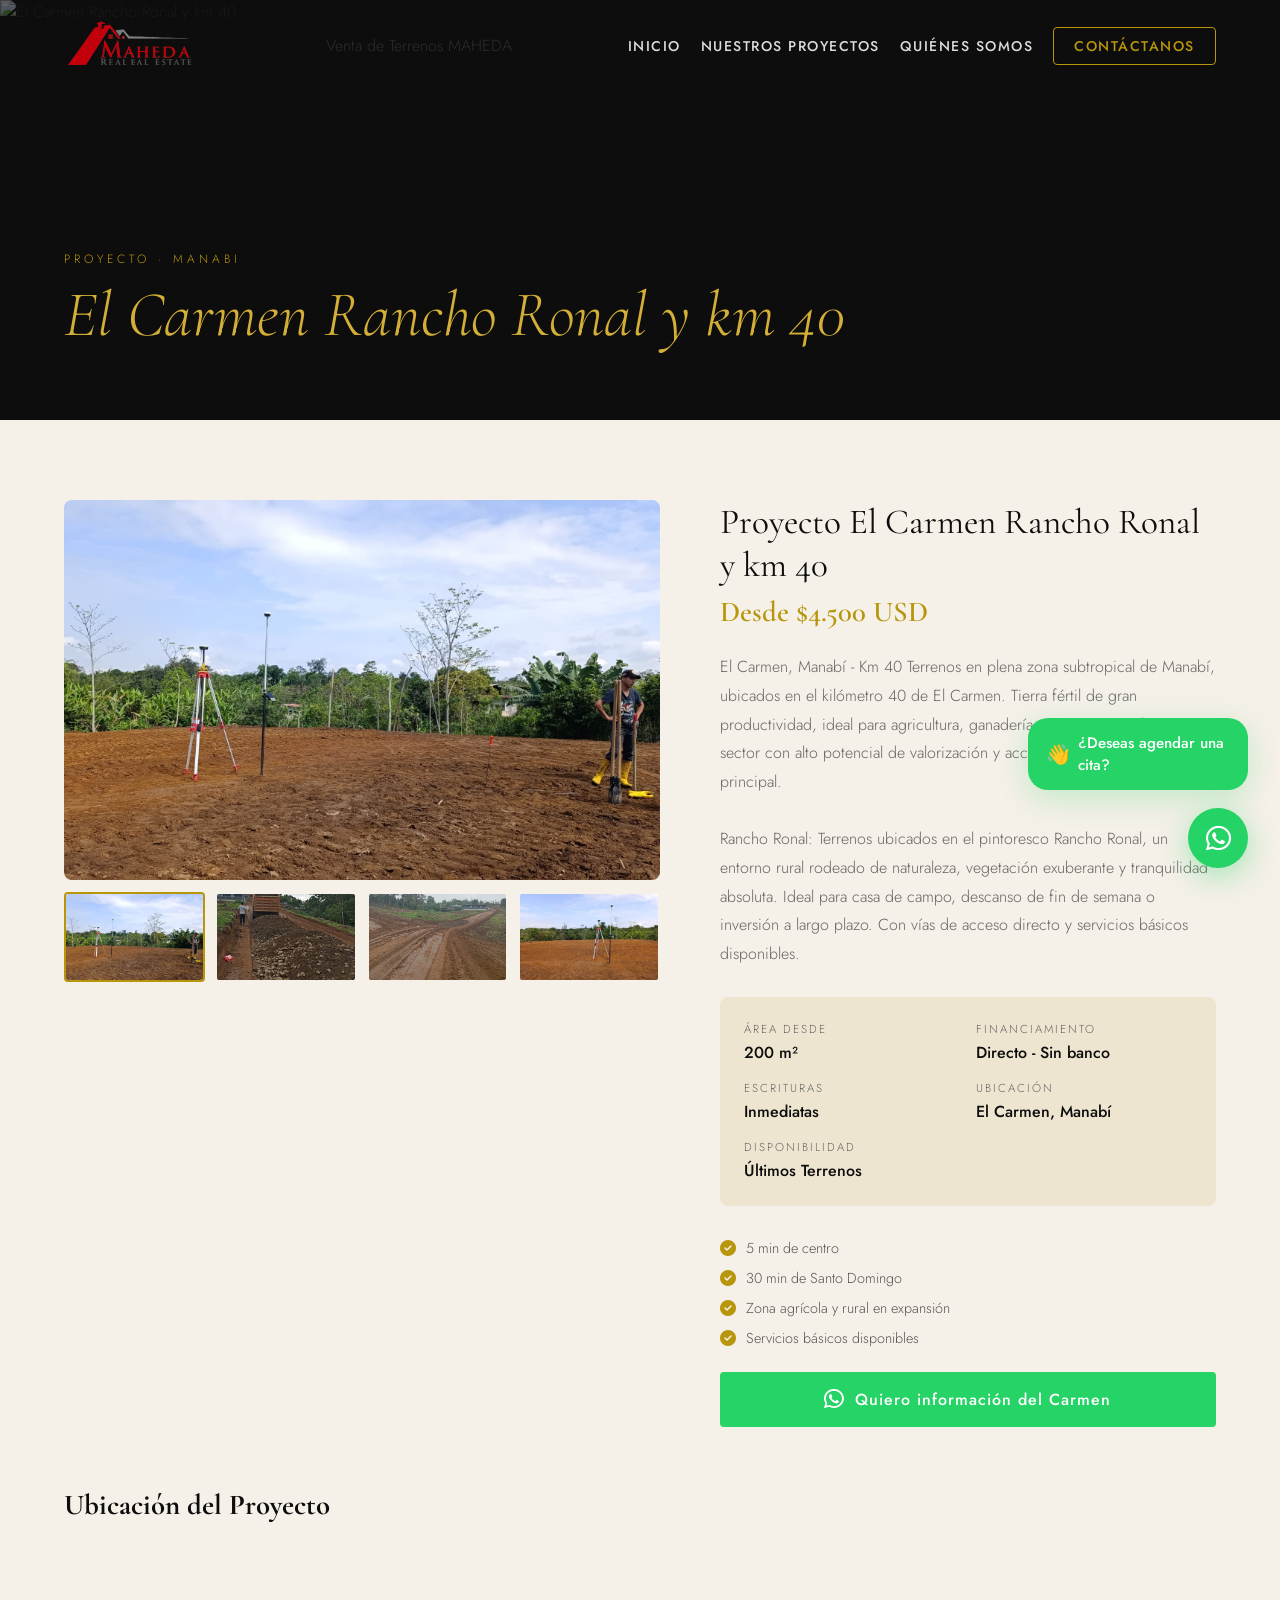
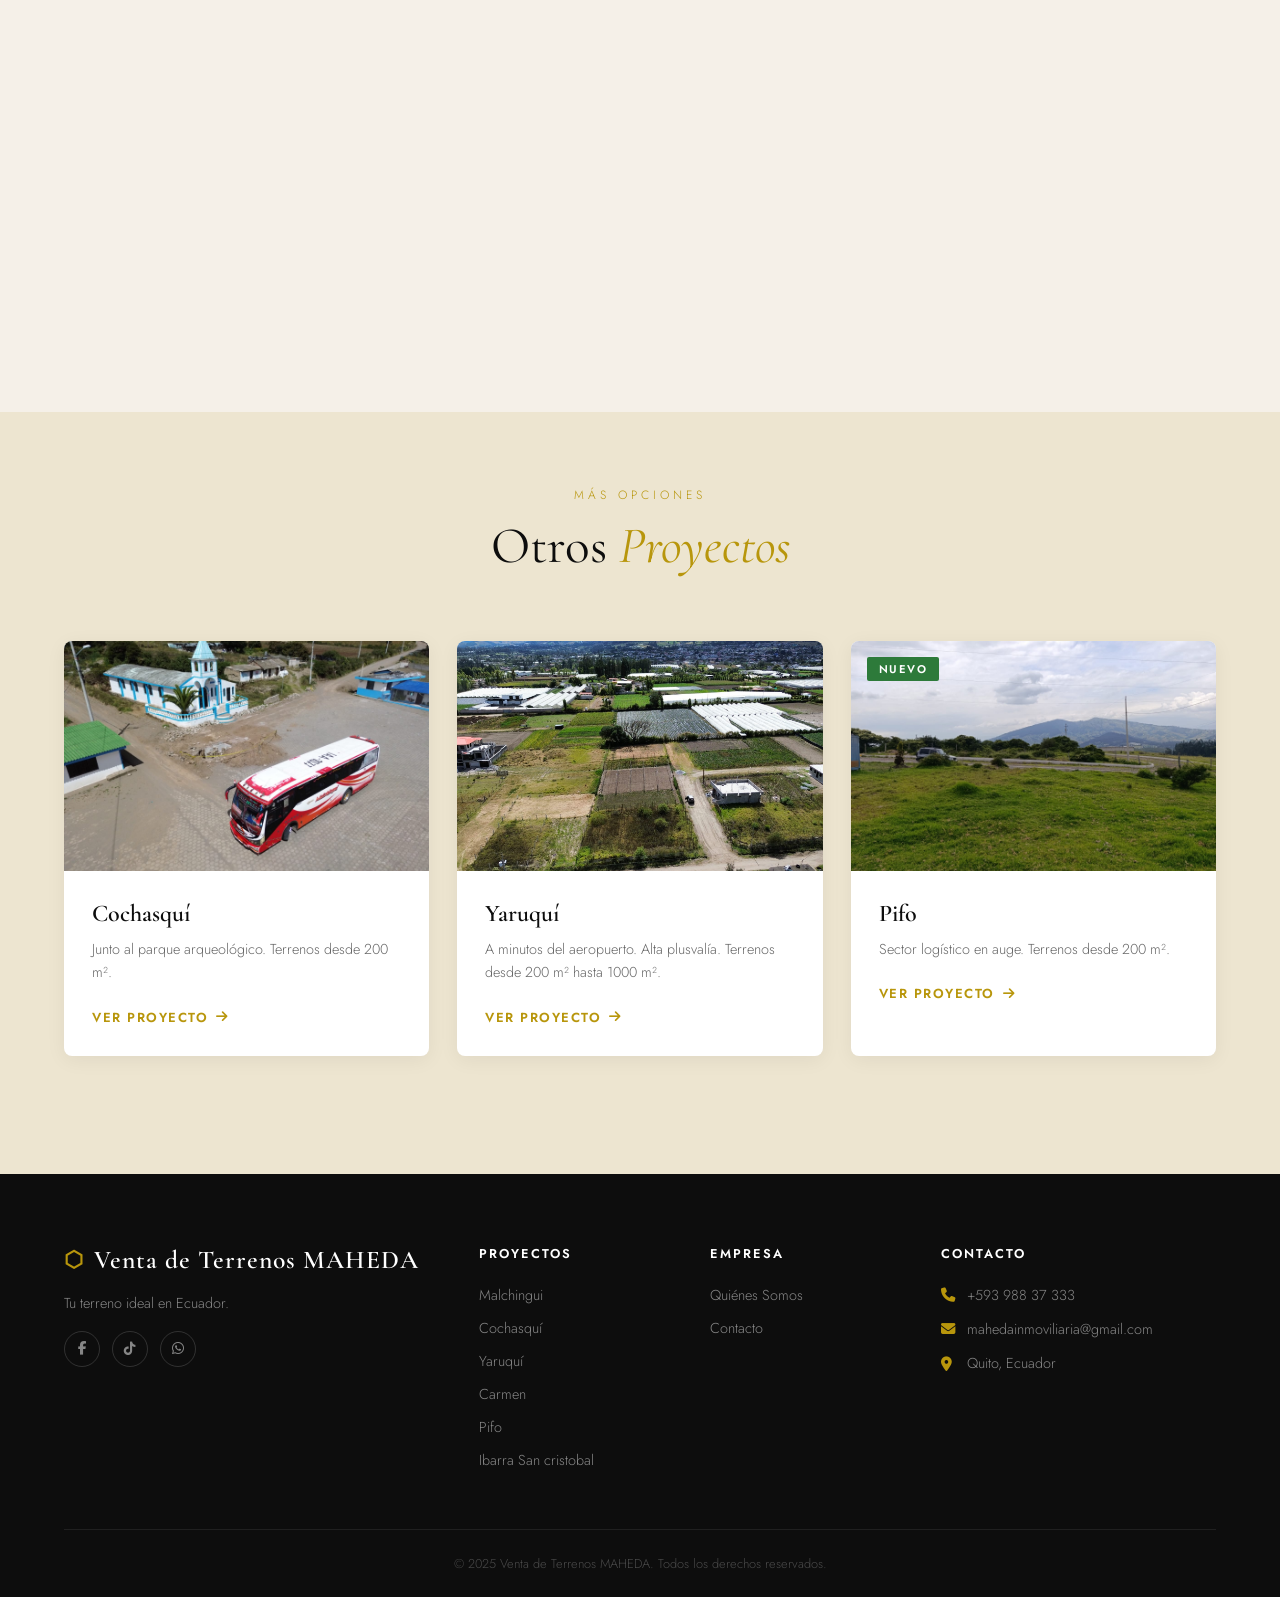
==== commit da9330e6: "Actualización de mi página" ====
--- a/proyecto-Carmen.html
+++ b/proyecto-Carmen.html
@@ -5,7 +5,7 @@
   <meta name="viewport" content="width=device-width, initial-scale=1.0"/>
   <meta name="description" content="Terrenos en El Carmen Rancho Ronal y km 40 - Venta de Terrenos MAHEDA.  a 5 min del centro del Carmen."/>
   <title>Proyecto El Carmen Rancho Ronal y km 40 |  Venta de Terrenos Quito</title>
-  <link rel="icon" href="./img/logo.jpg" type="logo."/>
+  <link rel="icon" href="./img/logo1.png" type="logo."/>
   <link rel="stylesheet" href="css/styles.css"/>
   <link href="https://fonts.googleapis.com/css2?family=Cormorant+Garamond:wght@300;400;600;700&family=Jost:wght@300;400;500;600&display=swap" rel="stylesheet"/>
   <link rel="stylesheet" href="https://cdnjs.cloudflare.com/ajax/libs/font-awesome/6.5.0/css/all.min.css"/>
@@ -14,7 +14,7 @@
 
   <nav class="navbar scrolled" id="navbar">
     <div class="nav-container">
-      <img src="./img/logo.jpg" alt="Logo MAHEDA" class="logo-img" style="height: 40px; width: auto; margin-right: 10px;"/>
+      <img src="./img/logo.png" alt="Logo MAHEDA" class="logo-img" style="height: 50px; width: auto; margin-right: 10px;"/>
         <span>Venta de Terrenos MAHEDA</span>
       </a>
       <ul class="nav-menu" id="navMenu">
--- a/css/styles.css
+++ b/css/styles.css
@@ -82,7 +82,7 @@
 .nav-menu {
   display: flex;
   align-items: center;
-  gap: 36px;
+  gap: 20px;
 }
 .nav-link {
   color: rgba(255,255,255,0.85);
